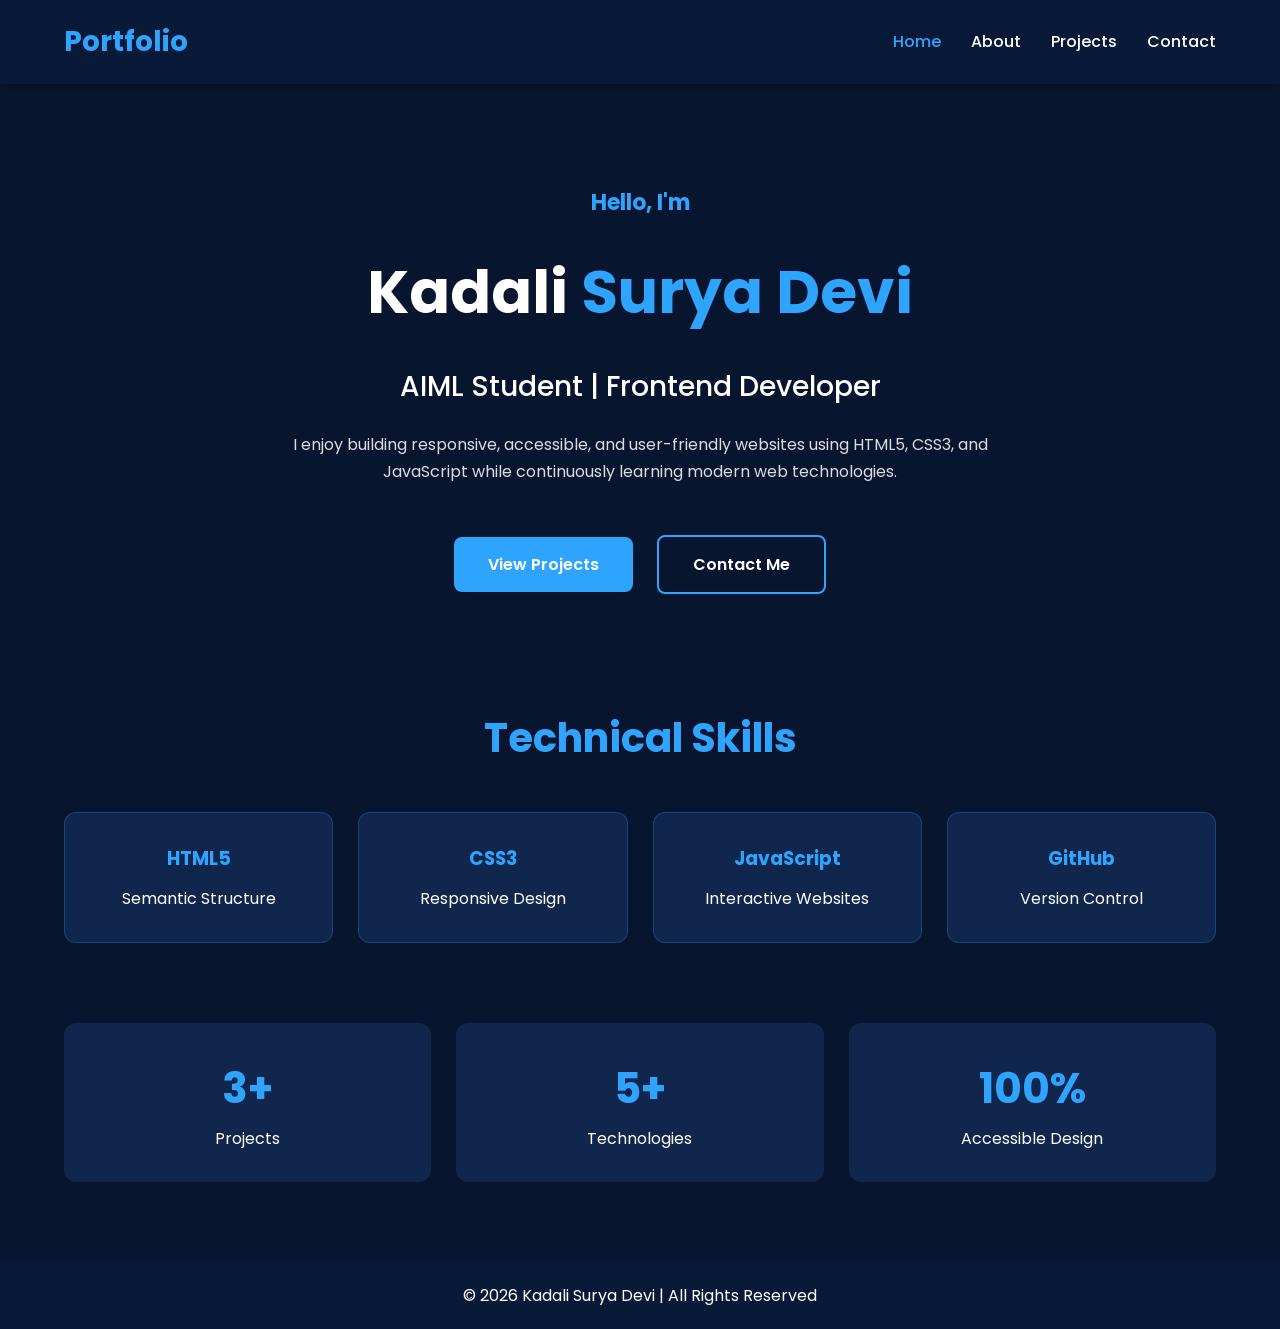
==== index.html @ eff066ba "Add semantic HTML5 personal portfolio website" ====
<!DOCTYPE html>
<html lang="en">

<head>
    <meta charset="UTF-8">
    <meta name="viewport" content="width=device-width, initial-scale=1.0">

    <!-- SEO -->
    <meta name="description" content="Personal Portfolio of Kadali Surya Devi">
    <meta name="keywords" content="Portfolio, HTML5, CSS3, JavaScript, Frontend Developer">
    <meta name="author" content="Kadali Surya Devi">

    <title>Kadali Surya Devi | Portfolio</title>

    <link rel="stylesheet" href="css/style.css">
</head>

<body>

<header>

<nav aria-label="Main Navigation">

<h2 class="logo">Portfolio</h2>

<ul>

<li><a href="index.html">Home</a></li>

<li><a href="about.html">About</a></li>

<li><a href="projects.html">Projects</a></li>

<li><a href="contact.html">Contact</a></li>

</ul>

</nav>

</header>

<main>

<!-- HERO -->

<section class="hero">

<h4>Hello, I'm</h4>

<h1>Kadali <span>Surya Devi</span></h1>

<h3>AIML Student | Frontend Developer</h3>

<p>
I enjoy building responsive, accessible, and user-friendly
websites using HTML5, CSS3, and JavaScript while continuously
learning modern web technologies.
</p>

<div class="hero-buttons">

<a href="projects.html" class="btn">
View Projects
</a>

<a href="contact.html" class="btn-outline">
Contact Me
</a>

</div>

</section>

<!-- SKILLS -->

<section class="skills">

<h2>Technical Skills</h2>

<div class="skill-container">

<div class="skill-card">
<h3>HTML5</h3>
<p>Semantic Structure</p>
</div>

<div class="skill-card">
<h3>CSS3</h3>
<p>Responsive Design</p>
</div>

<div class="skill-card">
<h3>JavaScript</h3>
<p>Interactive Websites</p>
</div>

<div class="skill-card">
<h3>GitHub</h3>
<p>Version Control</p>
</div>

</div>

</section>

<!-- STATS -->

<section class="stats">

<div class="stat-card">

<h2>3+</h2>

<p>Projects</p>

</div>

<div class="stat-card">

<h2>5+</h2>

<p>Technologies</p>

</div>

<div class="stat-card">

<h2>100%</h2>

<p>Accessible Design</p>

</div>

</section>

</main>

<footer>

<p>© 2026 Kadali Surya Devi | All Rights Reserved</p>

</footer>

<script src="js/script.js"></script>

</body>

</html>
---- css/style.css ----
/* Google Font */
@import url('https://fonts.googleapis.com/css2?family=Poppins:wght@300;400;500;600;700;800&display=swap');

*{
    margin:0;
    padding:0;
    box-sizing:border-box;
    font-family:'Poppins',sans-serif;
}

html{
    scroll-behavior:smooth;
}

body{
    background:#07152f;
    color:#fff;
    line-height:1.7;
}

/* ================= HEADER ================= */

header{
    position:sticky;
    top:0;
    background:#091a38;
    z-index:1000;
    box-shadow:0 2px 10px rgba(0,0,0,.3);
}

nav{
    width:90%;
    max-width:1200px;
    margin:auto;
    display:flex;
    justify-content:space-between;
    align-items:center;
    padding:18px 0;
}

.logo{
    color:#2fa4ff;
    font-size:28px;
    font-weight:700;
}

nav ul{
    display:flex;
    list-style:none;
}

nav ul li{
    margin-left:30px;
}

nav ul li a{
    color:#fff;
    text-decoration:none;
    transition:.3s;
    font-weight:500;
}

nav ul li a:hover,
nav ul li a.active{
    color:#2fa4ff;
}

/* ================= HERO ================= */

.hero{
    width:90%;
    max-width:900px;
    margin:100px auto;
    text-align:center;
}

.hero h4{
    color:#2fa4ff;
    font-size:22px;
}

.hero h1{
    font-size:60px;
    margin:20px 0;
}

.hero h1 span{
    color:#2fa4ff;
}

.hero h3{
    font-size:28px;
    font-weight:500;
    margin-bottom:20px;
}

.hero p{
    color:#ddd;
    max-width:700px;
    margin:auto;
}

.hero-buttons{
    margin-top:40px;
}

.btn,
.btn-outline{
    display:inline-block;
    padding:14px 34px;
    border-radius:8px;
    text-decoration:none;
    transition:.3s;
    margin:10px;
    font-weight:600;
}

.btn{
    background:#2fa4ff;
    color:#fff;
}

.btn:hover{
    background:#0b8ceb;
}

.btn-outline{
    border:2px solid #2fa4ff;
    color:#fff;
}

.btn-outline:hover{
    background:#2fa4ff;
}

/* ================= SECTIONS ================= */

.skills,
.stats,
.projects-page,
.page,
.contact-page{
    width:90%;
    max-width:1200px;
    margin:80px auto;
}

.skills h2,
.projects-page h1,
.contact-page h1,
.page h1{
    text-align:center;
    color:#2fa4ff;
    margin-bottom:40px;
    font-size:40px;
}

/* ================= SKILLS ================= */

.skill-container{
    display:grid;
    grid-template-columns:repeat(auto-fit,minmax(220px,1fr));
    gap:25px;
}

.skill-card{
    background:#10264d;
    padding:30px;
    border-radius:12px;
    text-align:center;
    border:1px solid rgba(47,164,255,.25);
    transition:.3s;
}

.skill-card:hover{
    transform:translateY(-8px);
    box-shadow:0 10px 25px rgba(47,164,255,.25);
}

.skill-card h3{
    color:#2fa4ff;
    margin-bottom:10px;
}

/* ================= STATS ================= */

.stats{
    display:grid;
    grid-template-columns:repeat(auto-fit,minmax(220px,1fr));
    gap:25px;
}

.stat-card{
    background:#10264d;
    padding:30px;
    border-radius:12px;
    text-align:center;
}

.stat-card h2{
    color:#2fa4ff;
    font-size:42px;
}

/* ================= ABOUT ================= */

.page p{
    color:#ddd;
    margin-bottom:20px;
}

.page ul{
    margin-left:20px;
}

.page li{
    margin:12px 0;
}

/* ================= PROJECTS ================= */

.project-grid{
    display:grid;
    grid-template-columns:repeat(auto-fit,minmax(300px,1fr));
    gap:25px;
}

.project-card{
    background:#10264d;
    padding:30px;
    border-radius:12px;
    transition:.3s;
}

.project-card:hover{
    transform:translateY(-8px);
}

.project-card h2{
    color:#2fa4ff;
    margin-bottom:15px;
}

.project-card p{
    color:#ddd;
    margin-bottom:20px;
}

/* ================= CONTACT ================= */

.contact-page p{
    text-align:center;
    color:#ddd;
    margin-bottom:30px;
}

.form-group{
    margin-bottom:20px;
}

.form-group label{
    display:block;
    margin-bottom:8px;
    font-weight:600;
}

.form-group input,
.form-group textarea{
    width:100%;
    padding:15px;
    border-radius:8px;
    border:1px solid #2fa4ff;
    background:#10264d;
    color:white;
    font-size:16px;
}

.form-group input:focus,
.form-group textarea:focus{
    outline:none;
    border-color:#66c2ff;
}

/* ================= FOOTER ================= */

footer{
    margin-top:80px;
    background:#091a38;
    text-align:center;
    padding:20px;
}

/* ================= MOBILE ================= */

@media(max-width:768px){

nav{
    flex-direction:column;
}

nav ul{
    margin-top:15px;
}

nav ul li{
    margin:0 10px;
}

.hero h1{
    font-size:42px;
}

.hero h3{
    font-size:22px;
}

}

/* ABOUT */

.about-grid{
    display:grid;
    grid-template-columns:repeat(auto-fit,minmax(300px,1fr));
    gap:25px;
}

.about-card{
    background:#10264d;
    padding:30px;
    border-radius:15px;
    border:1px solid rgba(47,164,255,.25);
    transition:.3s;
}

.about-card:hover{
    transform:translateY(-8px);
    box-shadow:0 10px 25px rgba(47,164,255,.25);
}

.about-card h2{
    color:#2fa4ff;
    margin-bottom:15px;
}

.about-card p,
.about-card li{
    color:#ddd;
    line-height:1.8;
}

.about-card ul{
    padding-left:20px;
}

/* PROJECT TAGS */

.tech-stack{
    margin:20px 0;
}

.tech-stack span{
    display:inline-block;
    background:#2fa4ff;
    color:#fff;
    padding:8px 14px;
    margin:5px;
    border-radius:20px;
    font-size:14px;
    font-weight:500;
}

/* CONTACT */

.contact-container{
    display:grid;
    grid-template-columns:1fr 2fr;
    gap:40px;
    margin-top:40px;
}

.contact-info{
    display:flex;
    flex-direction:column;
    gap:20px;
}

.info-card{
    background:#10264d;
    padding:25px;
    border-radius:12px;
    border:1px solid rgba(47,164,255,.25);
}

.info-card h3{
    color:#2fa4ff;
    margin-bottom:10px;
}

.info-card p{
    color:#ddd;
}

form{
    background:#10264d;
    padding:30px;
    border-radius:12px;
}

@media(max-width:768px){

.contact-container{
    grid-template-columns:1fr;
}

}
/* Skip Link */

.skip-link{
    position:absolute;
    left:-9999px;
    top:10px;
    background:#2fa4ff;
    color:white;
    padding:12px 18px;
    text-decoration:none;
    border-radius:6px;
}

.skip-link:focus{
    left:20px;
    z-index:9999;
}
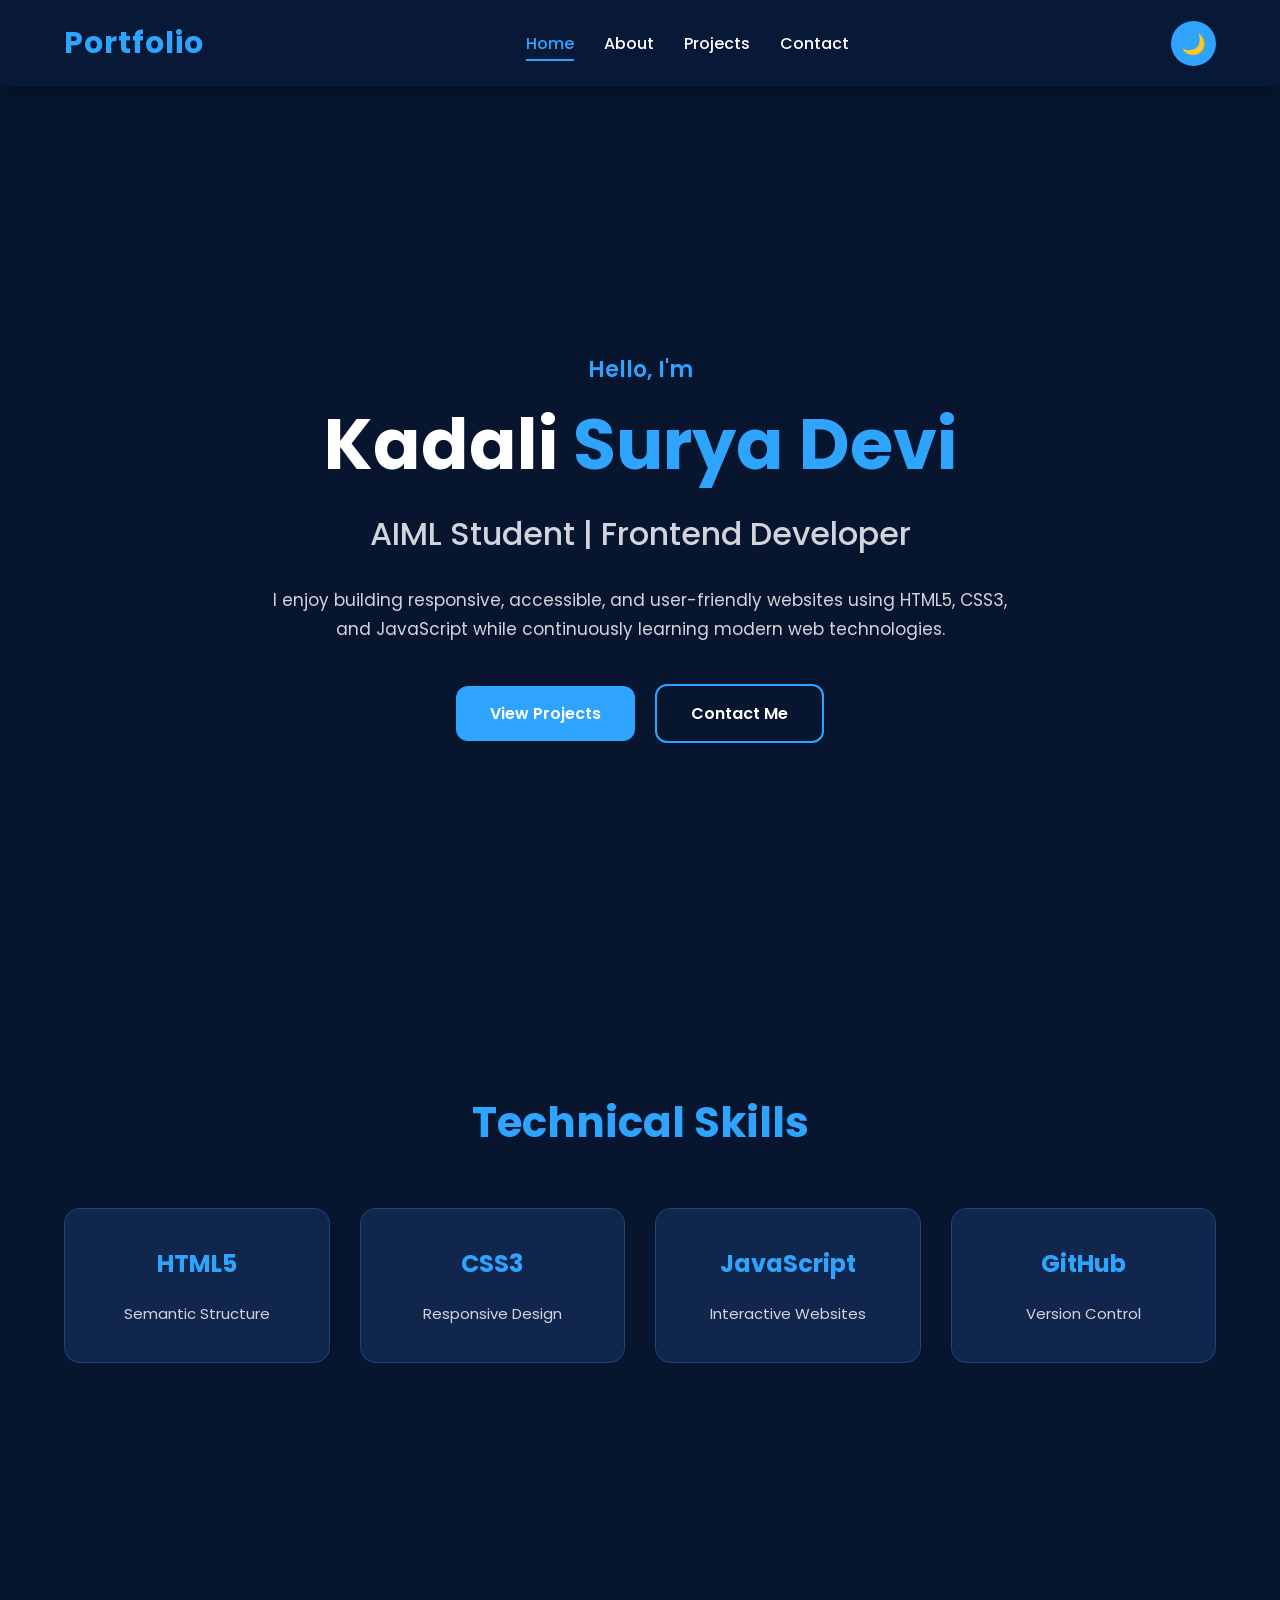
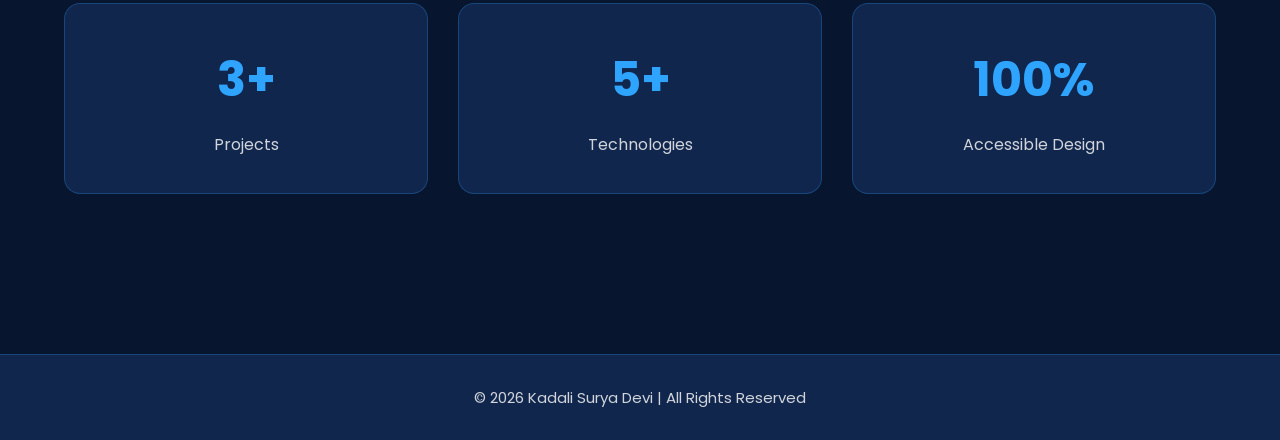
==== commit ef7ba246: "Enhanced portfolio with advanced CSS3 responsive design" ====
--- a/index.html
+++ b/index.html
@@ -34,6 +34,9 @@
 <li><a href="contact.html">Contact</a></li>
 
 </ul>
+<button id="theme-toggle" class="theme-btn">
+    🌙
+</button>
 
 </nav>
 
@@ -143,6 +146,7 @@
 
 <script src="js/script.js"></script>
 
+
 </body>
 
 </html>
--- a/css/style.css
+++ b/css/style.css
@@ -1,432 +1,1458 @@
 /* Google Font */
 @import url('https://fonts.googleapis.com/css2?family=Poppins:wght@300;400;500;600;700;800&display=swap');
 
+/* =========================
+   CSS VARIABLES
+========================= */
+
+:root{
+
+    --primary:#2fa4ff;
+    --primary-dark:#0b8ceb;
+
+    --bg:#07152f;
+    --surface:#10264d;
+
+    --text:#ffffff;
+    --text-light:#d1d5db;
+
+    --border:rgba(47,164,255,.25);
+
+    --radius:12px;
+
+    --shadow:0 10px 25px rgba(47,164,255,.25);
+
+    --transition:.3s ease;
+
+}
+
+/* =========================
+   LIGHT MODE
+========================= */
+
+body.light-theme{
+
+    --bg:#ffffff;
+
+    --surface:#f8fafc;
+
+    --text:#111827;
+
+    --text-light:#4b5563;
+
+    --border:#dbe4ef;
+
+    --shadow:0 10px 25px rgba(0,0,0,.15);
+
+}
+
+/* =========================
+   RESET
+========================= */
+
 *{
+
     margin:0;
     padding:0;
     box-sizing:border-box;
     font-family:'Poppins',sans-serif;
+
 }
 
 html{
+
     scroll-behavior:smooth;
+
 }
 
 body{
-    background:#07152f;
+
+    background:var(--bg);
+    color:var(--text);
+
+    line-height:1.7;
+
+    transition:
+    background var(--transition),
+    color var(--transition);
+
+}
+
+/* =========================
+   COMMON
+========================= */
+
+img{
+
+    max-width:100%;
+    display:block;
+
+}
+
+section{
+
+    padding:80px 0;
+
+}
+
+a{
+
+    text-decoration:none;
+
+}
+
+ul{
+
+    list-style:none;
+
+}
+
+/* =========================
+   BUTTONS
+========================= */
+
+.btn,
+.btn-outline{
+
+    display:inline-block;
+
+    padding:14px 34px;
+
+    border-radius:var(--radius);
+
+    font-weight:600;
+
+    transition:var(--transition);
+
+}
+
+.btn{
+
+    background:var(--primary);
+
     color:#fff;
-    line-height:1.7;
-}
-
-/* ================= HEADER ================= */
+
+}
+
+.btn:hover{
+
+    background:var(--primary-dark);
+
+    transform:translateY(-4px);
+
+    box-shadow:var(--shadow);
+
+}
+
+.btn-outline{
+
+    border:2px solid var(--primary);
+
+    color:var(--text);
+
+}
+
+.btn-outline:hover{
+
+    background:var(--primary);
+
+    color:#fff;
+
+}
+/* =========================
+   HEADER
+========================= */
 
 header{
+
     position:sticky;
     top:0;
-    background:#091a38;
+    left:0;
+    width:100%;
+
+    background:rgba(9,26,56,.95);
+
+    backdrop-filter:blur(12px);
+
     z-index:1000;
-    box-shadow:0 2px 10px rgba(0,0,0,.3);
+
+    box-shadow:0 4px 20px rgba(0,0,0,.25);
+
 }
 
 nav{
+
     width:90%;
     max-width:1200px;
+
     margin:auto;
+
     display:flex;
+
     justify-content:space-between;
+
     align-items:center;
+
     padding:18px 0;
-}
+
+}
+
+/* =========================
+   LOGO
+========================= */
 
 .logo{
-    color:#2fa4ff;
-    font-size:28px;
+
+    font-size:30px;
+
     font-weight:700;
-}
+
+    color:var(--primary);
+
+    letter-spacing:1px;
+
+    cursor:pointer;
+
+    transition:var(--transition);
+
+}
+
+.logo:hover{
+
+    transform:scale(1.05);
+
+}
+
+/* =========================
+   NAVIGATION
+========================= */
 
 nav ul{
+
     display:flex;
-    list-style:none;
+
+    align-items:center;
+
+    gap:30px;
+
 }
 
 nav ul li{
-    margin-left:30px;
+
+    margin:0;
+
 }
 
 nav ul li a{
-    color:#fff;
-    text-decoration:none;
-    transition:.3s;
+
+    color:var(--text);
+
+    font-size:16px;
+
     font-weight:500;
+
+    position:relative;
+
+    transition:var(--transition);
+
+}
+
+/* Underline Animation */
+
+nav ul li a::after{
+
+    content:"";
+
+    position:absolute;
+
+    left:0;
+
+    bottom:-6px;
+
+    width:0;
+
+    height:2px;
+
+    background:var(--primary);
+
+    transition:var(--transition);
+
+}
+
+nav ul li a:hover::after,
+nav ul li a.active::after{
+
+    width:100%;
+
 }
 
 nav ul li a:hover,
 nav ul li a.active{
-    color:#2fa4ff;
-}
-
-/* ================= HERO ================= */
+
+    color:var(--primary);
+
+}
+
+/* =========================
+   MOBILE
+========================= */
+
+@media(max-width:768px){
+
+nav{
+
+    flex-direction:column;
+
+    padding:15px 0;
+
+}
+
+.logo{
+
+    margin-bottom:15px;
+
+}
+
+nav ul{
+
+    flex-wrap:wrap;
+
+    justify-content:center;
+
+    gap:15px;
+
+}
+
+nav ul li{
+
+    margin:0;
+
+}
+
+nav ul li a{
+
+    font-size:15px;
+
+}
+
+}
+
+/* =========================
+   HERO SECTION
+========================= */
 
 .hero{
+
     width:90%;
-    max-width:900px;
+    max-width:1200px;
+
     margin:100px auto;
+
+    min-height:80vh;
+
+    display:flex;
+    flex-direction:column;
+    justify-content:center;
+    align-items:center;
+
     text-align:center;
+
 }
 
 .hero h4{
-    color:#2fa4ff;
+
+    color:var(--primary);
+
     font-size:22px;
+
+    font-weight:600;
+
+    margin-bottom:15px;
+
 }
 
 .hero h1{
-    font-size:60px;
-    margin:20px 0;
+
+    font-size:clamp(42px,8vw,70px);
+
+    line-height:1.2;
+
+    margin-bottom:20px;
+
+    font-weight:700;
+
 }
 
 .hero h1 span{
-    color:#2fa4ff;
+
+    color:var(--primary);
+
 }
 
 .hero h3{
-    font-size:28px;
+
+    font-size:clamp(22px,4vw,32px);
+
     font-weight:500;
+
+    color:var(--text-light);
+
+    margin-bottom:25px;
+
+}
+
+.hero p{
+
+    max-width:750px;
+
+    color:var(--text-light);
+
+    font-size:17px;
+
+    margin-bottom:40px;
+
+}
+
+.hero-buttons{
+
+    display:flex;
+
+    justify-content:center;
+
+    align-items:center;
+
+    gap:20px;
+
+    flex-wrap:wrap;
+
+}
+
+/* =========================
+   HERO ANIMATION
+========================= */
+
+.hero h1,
+.hero h3,
+.hero p,
+.hero-buttons{
+
+    animation:fadeUp .8s ease forwards;
+
+}
+
+@keyframes fadeUp{
+
+    from{
+
+        opacity:0;
+        transform:translateY(40px);
+
+    }
+
+    to{
+
+        opacity:1;
+        transform:translateY(0);
+
+    }
+
+}
+
+/* =========================
+   MOBILE
+========================= */
+
+@media(max-width:768px){
+
+.hero{
+
+    margin:70px auto;
+
+    min-height:70vh;
+
+}
+
+.hero h4{
+
+    font-size:18px;
+
+}
+
+.hero h1{
+
+    font-size:42px;
+
+}
+
+.hero h3{
+
+    font-size:22px;
+
+}
+
+.hero p{
+
+    font-size:15px;
+
+}
+
+.hero-buttons{
+
+    flex-direction:column;
+
+    width:100%;
+
+}
+
+.hero-buttons .btn,
+.hero-buttons .btn-outline{
+
+    width:230px;
+
+    text-align:center;
+
+}
+
+}
+
+/* =========================
+   SKILLS SECTION
+========================= */
+
+.skills,
+.stats{
+
+    width:90%;
+    max-width:1200px;
+
+    margin:80px auto;
+
+}
+
+.skills h2{
+
+    text-align:center;
+
+    font-size:42px;
+
+    color:var(--primary);
+
+    margin-bottom:50px;
+
+}
+
+/* =========================
+   SKILL GRID
+========================= */
+
+.skill-container{
+
+    display:grid;
+
+    grid-template-columns:repeat(auto-fit,minmax(250px,1fr));
+
+    gap:30px;
+
+}
+
+.skill-card{
+
+    background:var(--surface);
+
+    padding:35px 25px;
+
+    border-radius:16px;
+
+    border:1px solid var(--border);
+
+    text-align:center;
+
+    transition:var(--transition);
+
+    cursor:pointer;
+
+}
+
+.skill-card:hover{
+
+    transform:translateY(-10px);
+
+    box-shadow:var(--shadow);
+
+}
+
+.skill-card h3{
+
+    color:var(--primary);
+
+    font-size:24px;
+
+    margin-bottom:15px;
+
+}
+
+.skill-card p{
+
+    color:var(--text-light);
+
+    font-size:15px;
+
+    line-height:1.8;
+
+}
+
+/* =========================
+   STATS GRID
+========================= */
+
+.stats{
+
+    display:grid;
+
+    grid-template-columns:repeat(auto-fit,minmax(220px,1fr));
+
+    gap:30px;
+
+}
+
+.stat-card{
+
+    background:var(--surface);
+
+    padding:35px;
+
+    border-radius:16px;
+
+    border:1px solid var(--border);
+
+    text-align:center;
+
+    transition:var(--transition);
+
+}
+
+.stat-card:hover{
+
+    transform:translateY(-10px);
+
+    box-shadow:var(--shadow);
+
+}
+
+.stat-card h2{
+
+    font-size:48px;
+
+    color:var(--primary);
+
+    margin-bottom:10px;
+
+}
+
+.stat-card p{
+
+    color:var(--text-light);
+
+    font-size:16px;
+
+}
+
+/* =========================
+   MOBILE
+========================= */
+
+@media(max-width:768px){
+
+.skills h2{
+
+    font-size:34px;
+
+}
+
+.skill-container{
+
+    grid-template-columns:1fr;
+
+}
+
+.stats{
+
+    grid-template-columns:1fr;
+
+}
+
+.skill-card,
+.stat-card{
+
+    padding:28px;
+
+}
+
+}
+
+/* =========================
+   ABOUT SECTION
+========================= */
+
+.page{
+
+    width:90%;
+    max-width:1200px;
+
+    margin:80px auto;
+
+}
+
+.page h1{
+
+    text-align:center;
+
+    font-size:42px;
+
+    color:var(--primary);
+
+    margin-bottom:50px;
+
+}
+
+/* =========================
+   ABOUT GRID
+========================= */
+
+.about-grid{
+
+    display:grid;
+
+    grid-template-columns:repeat(auto-fit,minmax(320px,1fr));
+
+    gap:30px;
+
+}
+
+/* =========================
+   ABOUT CARD
+========================= */
+
+.about-card{
+
+    background:var(--surface);
+
+    padding:35px;
+
+    border-radius:16px;
+
+    border:1px solid var(--border);
+
+    transition:var(--transition);
+
+}
+
+.about-card:hover{
+
+    transform:translateY(-10px);
+
+    box-shadow:var(--shadow);
+
+}
+
+.about-card h2{
+
+    color:var(--primary);
+
+    font-size:26px;
+
     margin-bottom:20px;
+
+}
+
+.about-card p{
+
+    color:var(--text-light);
+
+    line-height:1.9;
+
+    margin-bottom:15px;
+
+}
+
+.about-card ul{
+
+    padding-left:20px;
+
+}
+
+.about-card li{
+
+    color:var(--text-light);
+
+    margin-bottom:12px;
+
+    line-height:1.8;
+
+}
+
+/* =========================
+   MOBILE
+========================= */
+
+@media(max-width:768px){
+
+.page h1{
+
+    font-size:34px;
+
+}
+
+.about-grid{
+
+    grid-template-columns:1fr;
+
+}
+
+.about-card{
+
+    padding:28px;
+
+}
+
+}
+
+/* =========================
+   PROJECTS SECTION
+========================= */
+
+.projects-page{
+
+    width:90%;
+    max-width:1200px;
+
+    margin:80px auto;
+
+}
+
+.projects-page h1{
+
+    text-align:center;
+
+    font-size:42px;
+
+    color:var(--primary);
+
+    margin-bottom:50px;
+
+}
+
+/* =========================
+   PROJECT GRID
+========================= */
+
+.project-grid{
+
+    display:grid;
+
+    grid-template-columns:repeat(auto-fit,minmax(320px,1fr));
+
+    gap:30px;
+
+}
+
+/* =========================
+   PROJECT CARD
+========================= */
+
+.project-card{
+
+    background:var(--surface);
+
+    border:1px solid var(--border);
+
+    border-radius:16px;
+
+    padding:30px;
+
+    transition:var(--transition);
+
+    display:flex;
+
+    flex-direction:column;
+
+    justify-content:space-between;
+
+    overflow:hidden;
+
+}
+
+.project-card:hover{
+
+    transform:translateY(-10px);
+
+    box-shadow:var(--shadow);
+
+}
+
+.project-card h2{
+
+    color:var(--primary);
+
+    font-size:26px;
+
+    margin-bottom:15px;
+
+}
+
+.project-card p{
+
+    color:var(--text-light);
+
+    line-height:1.8;
+
+    margin-bottom:20px;
+
+}
+
+/* =========================
+   TECH STACK
+========================= */
+
+.tech-stack{
+
+    display:flex;
+
+    flex-wrap:wrap;
+
+    gap:10px;
+
+    margin-bottom:25px;
+
+}
+
+.tech-stack span{
+
+    background:var(--primary);
+
+    color:#fff;
+
+    padding:8px 14px;
+
+    border-radius:30px;
+
+    font-size:14px;
+
+    font-weight:500;
+
+    transition:var(--transition);
+
+}
+
+.tech-stack span:hover{
+
+    background:var(--primary-dark);
+
+    transform:scale(1.05);
+
+}
+
+/* =========================
+   PROJECT BUTTONS
+========================= */
+
+.project-links{
+
+    display:flex;
+
+    gap:15px;
+
+    flex-wrap:wrap;
+
+    margin-top:auto;
+
+}
+
+.project-links .btn,
+.project-links .btn-outline{
+
+    flex:1;
+
+    text-align:center;
+
+}
+
+/* =========================
+   MOBILE
+========================= */
+
+@media(max-width:768px){
+
+.projects-page h1{
+
+    font-size:34px;
+
+}
+
+.project-grid{
+
+    grid-template-columns:1fr;
+
+}
+
+.project-card{
+
+    padding:25px;
+
+}
+
+.project-links{
+
+    flex-direction:column;
+
+}
+
+}
+
+/* =========================
+   CONTACT SECTION
+========================= */
+
+.contact-page{
+
+    width:90%;
+    max-width:1200px;
+
+    margin:80px auto;
+
+}
+
+.contact-page h1{
+
+    text-align:center;
+
+    font-size:42px;
+
+    color:var(--primary);
+
+    margin-bottom:20px;
+
+}
+
+.contact-page p{
+
+    text-align:center;
+
+    color:var(--text-light);
+
+    margin-bottom:50px;
+
+}
+
+/* =========================
+   CONTACT GRID
+========================= */
+
+.contact-container{
+
+    display:grid;
+
+    grid-template-columns:1fr 2fr;
+
+    gap:40px;
+
+}
+
+/* =========================
+   CONTACT INFO
+========================= */
+
+.contact-info{
+
+    display:flex;
+
+    flex-direction:column;
+
+    gap:20px;
+
+}
+
+.info-card{
+
+    background:var(--surface);
+
+    border:1px solid var(--border);
+
+    border-radius:16px;
+
+    padding:25px;
+
+    transition:var(--transition);
+
+}
+
+.info-card:hover{
+
+    transform:translateY(-8px);
+
+    box-shadow:var(--shadow);
+
+}
+
+.info-card h3{
+
+    color:var(--primary);
+
+    margin-bottom:10px;
+
+    font-size:22px;
+
+}
+
+.info-card p{
+
+    color:var(--text-light);
+
+    text-align:left;
+
+    margin:0;
+
+}
+
+/* =========================
+   CONTACT FORM
+========================= */
+
+form{
+
+    background:var(--surface);
+
+    border:1px solid var(--border);
+
+    border-radius:16px;
+
+    padding:35px;
+
+}
+
+.form-group{
+
+    margin-bottom:22px;
+
+}
+
+.form-group label{
+
+    display:block;
+
+    margin-bottom:8px;
+
+    font-weight:600;
+
+    color:var(--text);
+
+}
+
+.form-group input,
+.form-group textarea{
+
+    width:100%;
+
+    padding:15px;
+
+    border:1px solid var(--border);
+
+    border-radius:10px;
+
+    background:transparent;
+
+    color:var(--text);
+
+    font-size:16px;
+
+    transition:var(--transition);
+
+}
+
+.form-group textarea{
+
+    resize:vertical;
+
+    min-height:140px;
+
+}
+
+.form-group input:focus,
+.form-group textarea:focus{
+
+    outline:none;
+
+    border-color:var(--primary);
+
+    box-shadow:0 0 12px rgba(47,164,255,.3);
+
+}
+
+form .btn{
+
+    width:100%;
+
+    cursor:pointer;
+
+}
+
+/* =========================
+   MOBILE
+========================= */
+
+@media(max-width:768px){
+
+.contact-page h1{
+
+    font-size:34px;
+
+}
+
+.contact-container{
+
+    grid-template-columns:1fr;
+
+}
+
+form{
+
+    padding:25px;
+
+}
+
+}
+
+/* =========================
+   FOOTER
+========================= */
+
+footer{
+
+    margin-top:80px;
+
+    background:var(--surface);
+
+    border-top:1px solid var(--border);
+
+    text-align:center;
+
+    padding:30px 20px;
+
+}
+
+footer p{
+
+    color:var(--text-light);
+
+    font-size:15px;
+
+}
+
+/* =========================
+   SKIP LINK
+========================= */
+
+.skip-link{
+
+    position:absolute;
+
+    left:-9999px;
+
+    top:15px;
+
+    background:var(--primary);
+
+    color:#fff;
+
+    padding:12px 20px;
+
+    border-radius:8px;
+
+    font-weight:600;
+
+    z-index:9999;
+
+}
+
+.skip-link:focus{
+
+    left:20px;
+
+}
+
+/* =========================
+   TABLET
+========================= */
+
+@media(max-width:992px){
+
+.hero h1{
+
+    font-size:52px;
+
+}
+
+.skills h2,
+.page h1,
+.projects-page h1,
+.contact-page h1{
+
+    font-size:38px;
+
+}
+
+}
+
+/* =========================
+   MOBILE
+========================= */
+
+@media(max-width:768px){
+
+section{
+
+    padding:60px 0;
+
+}
+
+.hero{
+
+    min-height:70vh;
+
+}
+
+.hero h1{
+
+    font-size:40px;
+
+}
+
+.hero h3{
+
+    font-size:22px;
+
 }
 
 .hero p{
-    color:#ddd;
-    max-width:700px;
-    margin:auto;
-}
-
-.hero-buttons{
-    margin-top:40px;
+
+    font-size:15px;
+
+}
+
+.skill-container,
+.project-grid,
+.about-grid,
+.stats{
+
+    grid-template-columns:1fr;
+
+}
+
+.contact-container{
+
+    grid-template-columns:1fr;
+
 }
 
 .btn,
 .btn-outline{
-    display:inline-block;
-    padding:14px 34px;
-    border-radius:8px;
-    text-decoration:none;
-    transition:.3s;
-    margin:10px;
-    font-weight:600;
-}
-
-.btn{
-    background:#2fa4ff;
-    color:#fff;
-}
-
-.btn:hover{
-    background:#0b8ceb;
-}
-
-.btn-outline{
-    border:2px solid #2fa4ff;
-    color:#fff;
-}
-
-.btn-outline:hover{
-    background:#2fa4ff;
-}
-
-/* ================= SECTIONS ================= */
+
+    width:100%;
+
+    max-width:250px;
+
+}
+
+}
+
+/* =========================
+   SMALL MOBILE
+========================= */
+
+@media(max-width:480px){
+
+.logo{
+
+    font-size:24px;
+
+}
+
+.hero h1{
+
+    font-size:34px;
+
+}
+
+.hero h3{
+
+    font-size:20px;
+
+}
+
+.hero p{
+
+    font-size:14px;
+
+}
+
+nav{
+
+    width:95%;
+
+}
 
 .skills,
 .stats,
 .projects-page,
 .page,
 .contact-page{
-    width:90%;
-    max-width:1200px;
-    margin:80px auto;
-}
-
-.skills h2,
-.projects-page h1,
-.contact-page h1,
-.page h1{
-    text-align:center;
-    color:#2fa4ff;
-    margin-bottom:40px;
-    font-size:40px;
-}
-
-/* ================= SKILLS ================= */
-
-.skill-container{
-    display:grid;
-    grid-template-columns:repeat(auto-fit,minmax(220px,1fr));
-    gap:25px;
-}
-
-.skill-card{
-    background:#10264d;
-    padding:30px;
-    border-radius:12px;
-    text-align:center;
-    border:1px solid rgba(47,164,255,.25);
-    transition:.3s;
-}
-
-.skill-card:hover{
-    transform:translateY(-8px);
-    box-shadow:0 10px 25px rgba(47,164,255,.25);
-}
-
-.skill-card h3{
-    color:#2fa4ff;
-    margin-bottom:10px;
-}
-
-/* ================= STATS ================= */
-
-.stats{
-    display:grid;
-    grid-template-columns:repeat(auto-fit,minmax(220px,1fr));
-    gap:25px;
-}
-
-.stat-card{
-    background:#10264d;
-    padding:30px;
-    border-radius:12px;
-    text-align:center;
-}
-
-.stat-card h2{
-    color:#2fa4ff;
-    font-size:42px;
-}
-
-/* ================= ABOUT ================= */
-
-.page p{
-    color:#ddd;
-    margin-bottom:20px;
-}
-
-.page ul{
-    margin-left:20px;
-}
-
-.page li{
-    margin:12px 0;
-}
-
-/* ================= PROJECTS ================= */
-
-.project-grid{
-    display:grid;
-    grid-template-columns:repeat(auto-fit,minmax(300px,1fr));
-    gap:25px;
-}
-
-.project-card{
-    background:#10264d;
-    padding:30px;
-    border-radius:12px;
-    transition:.3s;
-}
-
-.project-card:hover{
-    transform:translateY(-8px);
-}
-
-.project-card h2{
-    color:#2fa4ff;
-    margin-bottom:15px;
-}
-
-.project-card p{
-    color:#ddd;
-    margin-bottom:20px;
-}
-
-/* ================= CONTACT ================= */
-
-.contact-page p{
-    text-align:center;
-    color:#ddd;
-    margin-bottom:30px;
-}
-
-.form-group{
-    margin-bottom:20px;
-}
-
-.form-group label{
-    display:block;
-    margin-bottom:8px;
-    font-weight:600;
-}
-
-.form-group input,
-.form-group textarea{
-    width:100%;
-    padding:15px;
-    border-radius:8px;
-    border:1px solid #2fa4ff;
-    background:#10264d;
-    color:white;
-    font-size:16px;
-}
-
-.form-group input:focus,
-.form-group textarea:focus{
-    outline:none;
-    border-color:#66c2ff;
-}
-
-/* ================= FOOTER ================= */
-
-footer{
-    margin-top:80px;
-    background:#091a38;
-    text-align:center;
-    padding:20px;
-}
-
-/* ================= MOBILE ================= */
+
+    width:95%;
+
+}
+
+}
+
+/* =========================
+   THEME BUTTON
+========================= */
+
+.theme-btn{
+
+    background:var(--primary);
+
+    color:#fff;
+
+    border:none;
+
+    width:45px;
+
+    height:45px;
+
+    border-radius:50%;
+
+    cursor:pointer;
+
+    font-size:20px;
+
+    transition:var(--transition);
+
+}
+
+.theme-btn:hover{
+
+    transform:rotate(180deg);
+
+    box-shadow:var(--shadow);
+
+}
 
 @media(max-width:768px){
 
-nav{
-    flex-direction:column;
-}
-
-nav ul{
+.theme-btn{
+
     margin-top:15px;
-}
-
-nav ul li{
-    margin:0 10px;
-}
-
-.hero h1{
-    font-size:42px;
-}
-
-.hero h3{
-    font-size:22px;
-}
-
-}
-
-/* ABOUT */
-
-.about-grid{
-    display:grid;
-    grid-template-columns:repeat(auto-fit,minmax(300px,1fr));
-    gap:25px;
-}
-
-.about-card{
-    background:#10264d;
-    padding:30px;
-    border-radius:15px;
-    border:1px solid rgba(47,164,255,.25);
-    transition:.3s;
-}
-
-.about-card:hover{
-    transform:translateY(-8px);
-    box-shadow:0 10px 25px rgba(47,164,255,.25);
-}
-
-.about-card h2{
-    color:#2fa4ff;
-    margin-bottom:15px;
-}
-
-.about-card p,
-.about-card li{
-    color:#ddd;
-    line-height:1.8;
-}
-
-.about-card ul{
-    padding-left:20px;
-}
-
-/* PROJECT TAGS */
-
-.tech-stack{
-    margin:20px 0;
-}
-
-.tech-stack span{
-    display:inline-block;
-    background:#2fa4ff;
-    color:#fff;
-    padding:8px 14px;
-    margin:5px;
-    border-radius:20px;
-    font-size:14px;
-    font-weight:500;
-}
-
-/* CONTACT */
-
-.contact-container{
-    display:grid;
-    grid-template-columns:1fr 2fr;
-    gap:40px;
-    margin-top:40px;
-}
-
-.contact-info{
-    display:flex;
-    flex-direction:column;
-    gap:20px;
-}
-
-.info-card{
-    background:#10264d;
-    padding:25px;
-    border-radius:12px;
-    border:1px solid rgba(47,164,255,.25);
-}
-
-.info-card h3{
-    color:#2fa4ff;
-    margin-bottom:10px;
-}
-
-.info-card p{
-    color:#ddd;
-}
-
-form{
-    background:#10264d;
-    padding:30px;
-    border-radius:12px;
-}
-
-@media(max-width:768px){
-
-.contact-container{
-    grid-template-columns:1fr;
-}
-
-}
-/* Skip Link */
-
-.skip-link{
-    position:absolute;
-    left:-9999px;
-    top:10px;
-    background:#2fa4ff;
-    color:white;
-    padding:12px 18px;
-    text-decoration:none;
-    border-radius:6px;
-}
-
-.skip-link:focus{
-    left:20px;
-    z-index:9999;
+
+}
+
 }
